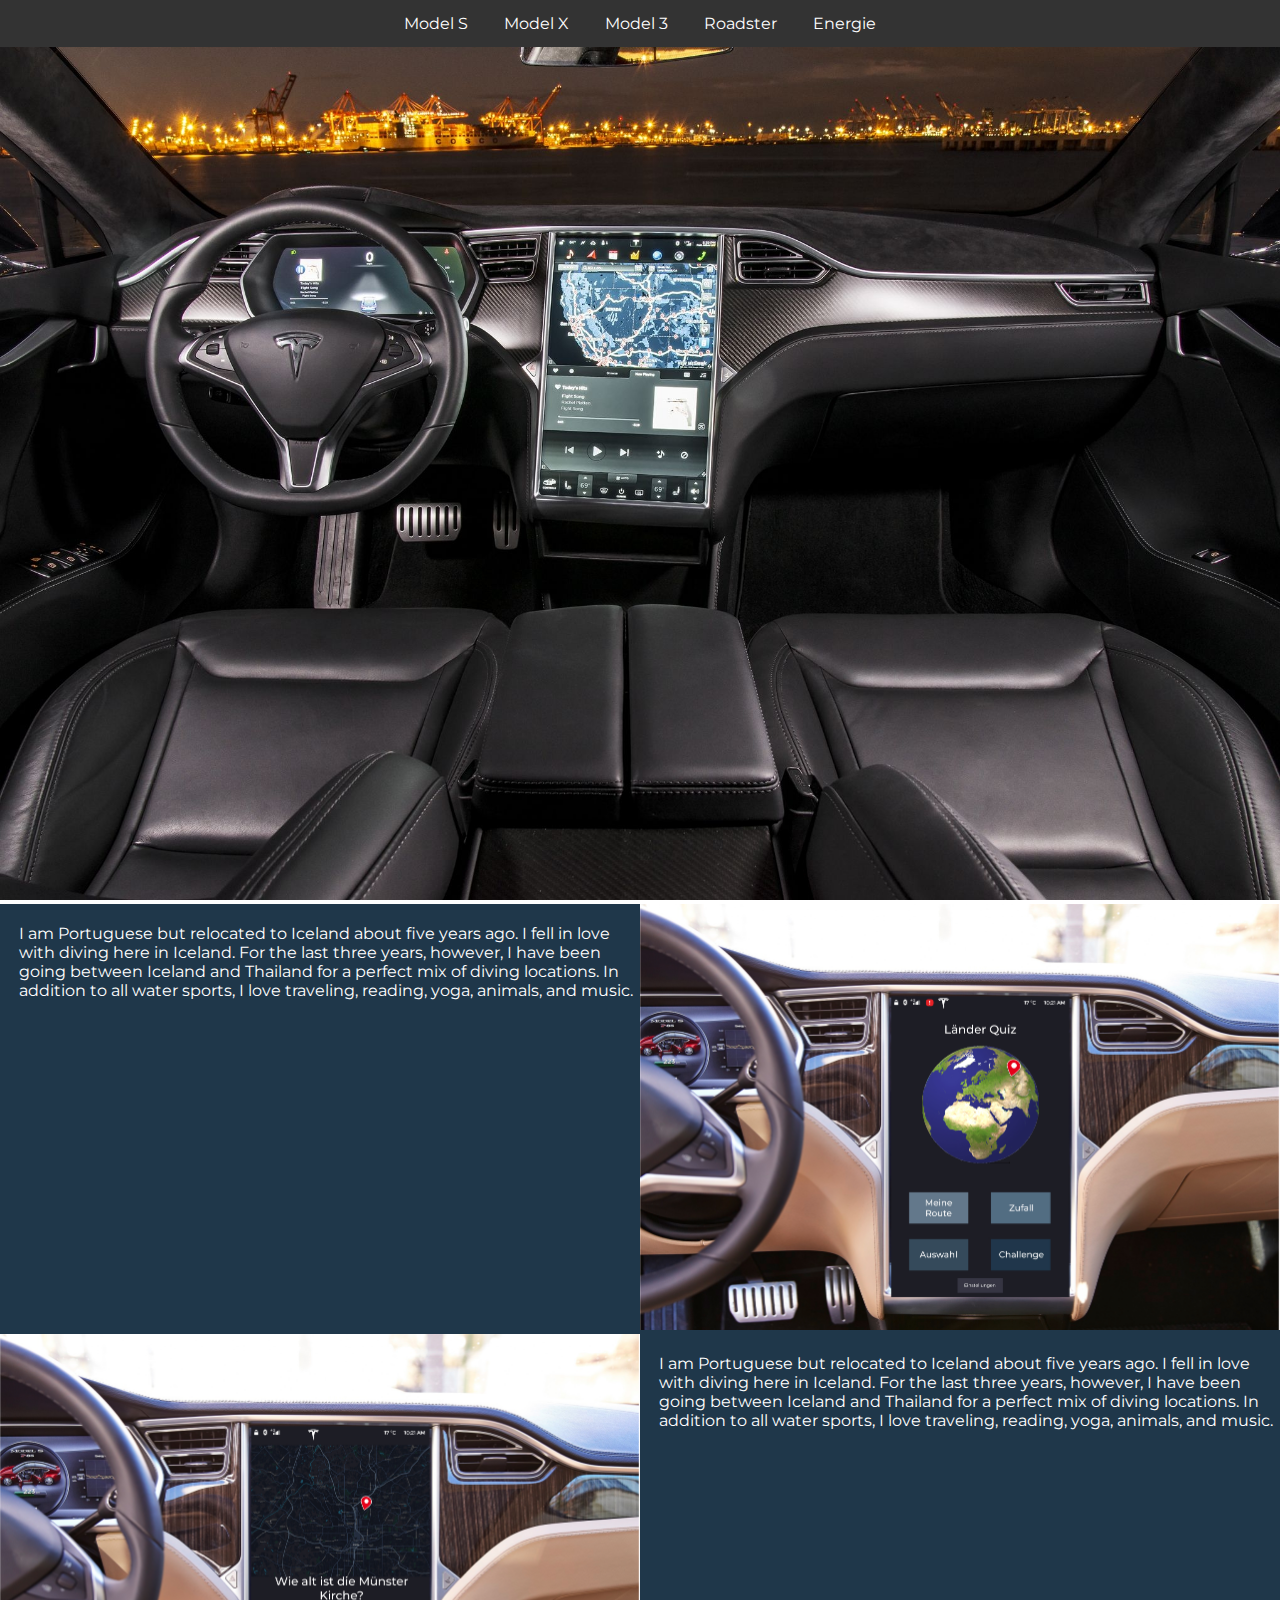
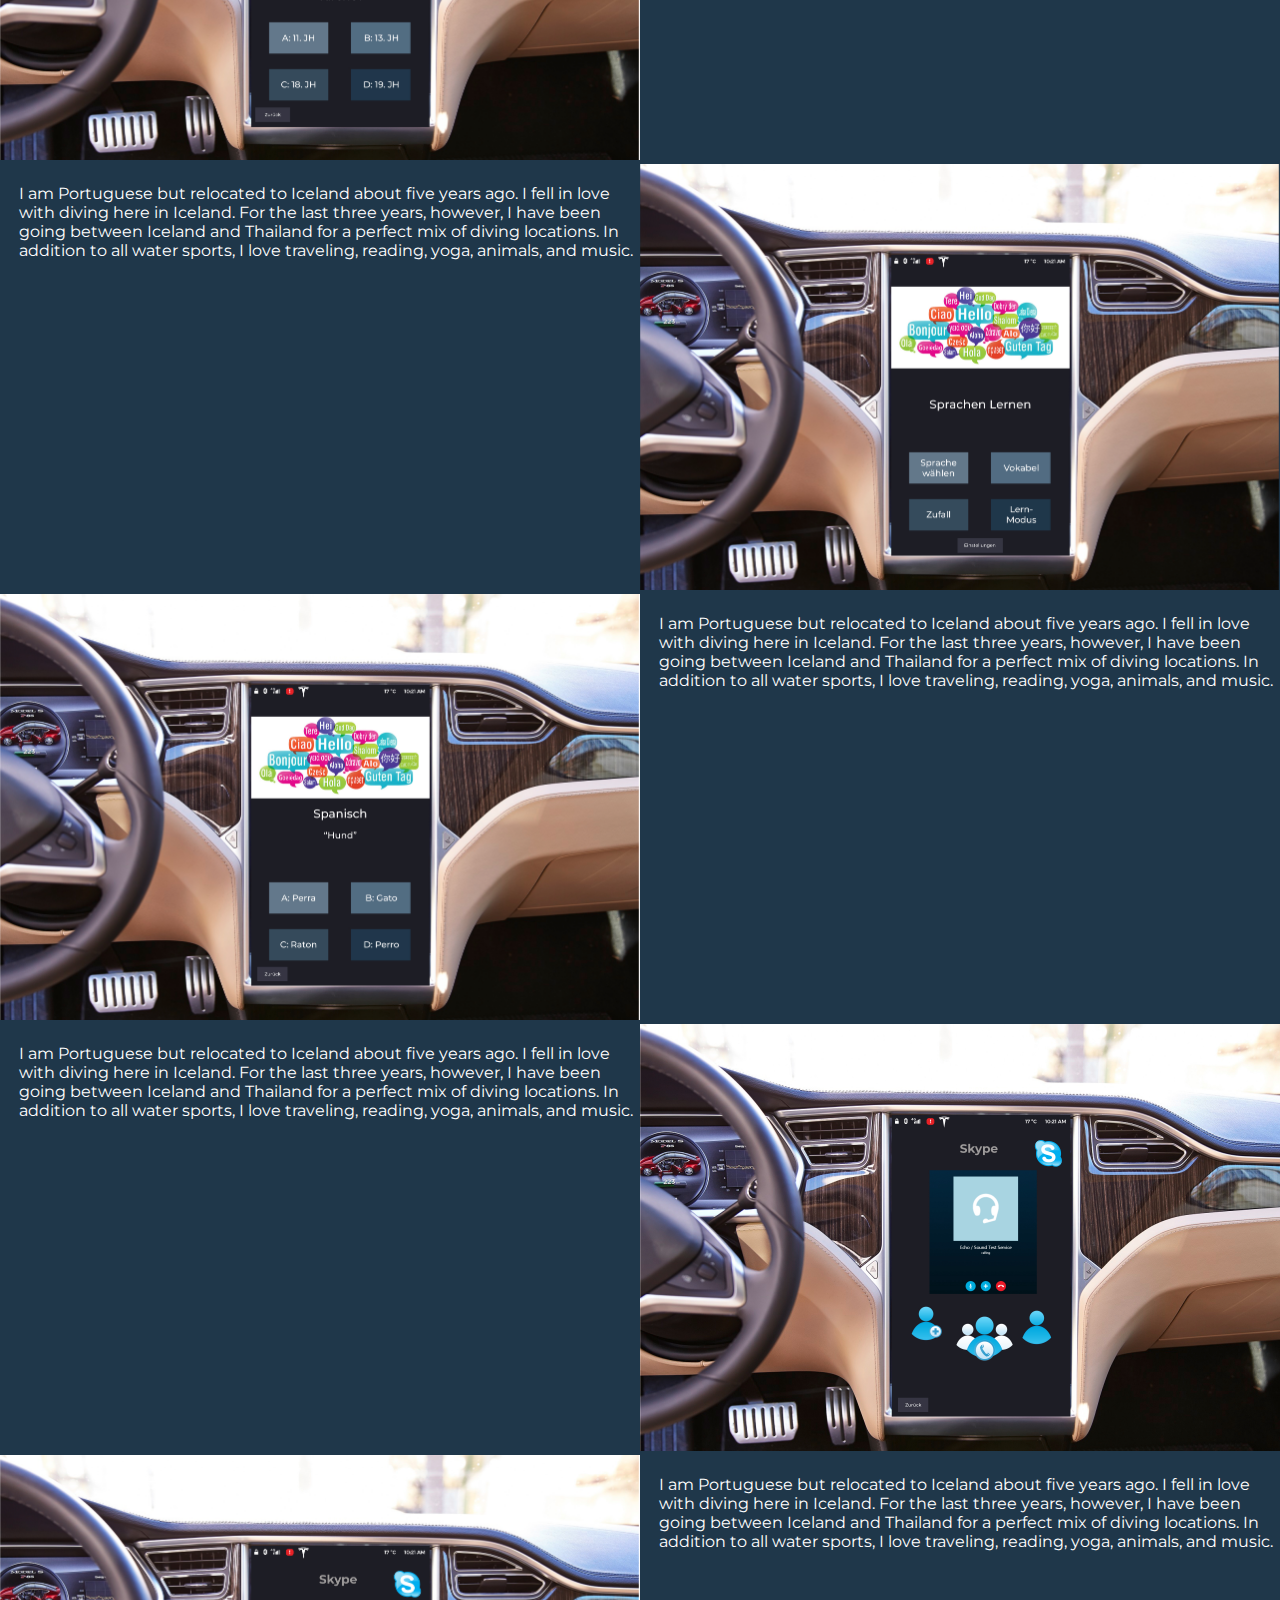
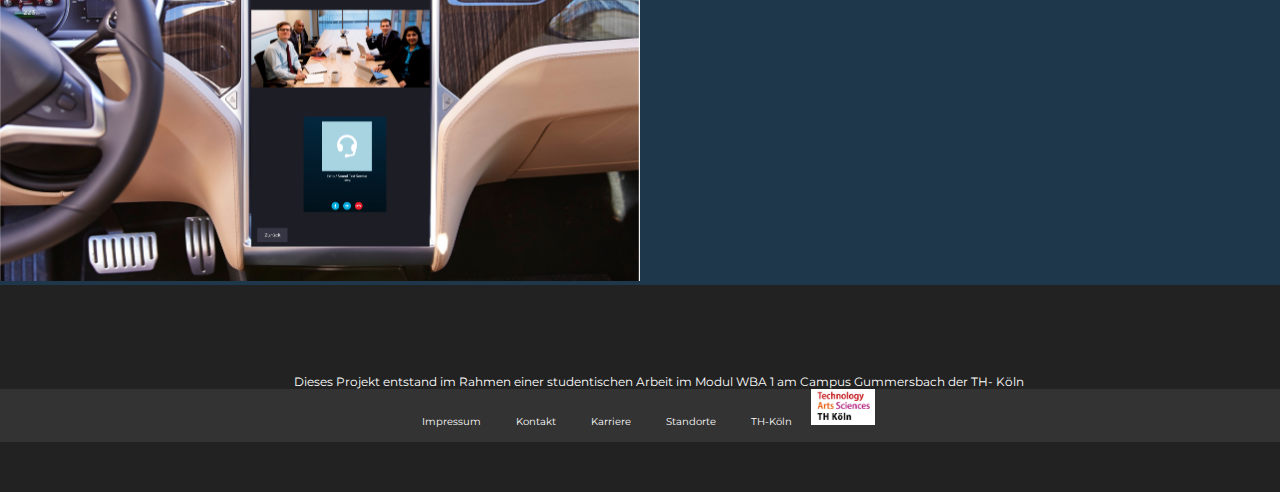
==== WBA1Challenge/index.html @ a9f2c43d "Aktuell" ====
<!DOCTYPE html>
<html>
    <meta charset="utf-8">
    <title>WBA CHALLENGE TESLA</title>
    <link rel="stylesheet" type="text/css" href="style.css" />
    <link href="https://fonts.googleapis.com/css?family=Montserrat" rel="stylesheet">    
  <body>
    <header>
        <nav>
            <ul>
                <li><a href="ModelS.html">Model S</a></li>
                <li><a href="ModelX.html">Model X</a></li>
                <li><a href="Model3.html">Model 3</a></li>
                <li><a href="Roadster.html">Roadster</a></li>
                <li><a class="active" href="Energie.html">Energie</a></li>
            </ul>
        </nav>
        <img id="mainpicture" src="images/tesla4.jpg" alt="M3 Interior" width="100%" height="100%">
      </header>

      <div class="row">
          <div class="column">
                  <img src="images/EarthAnimated.jpg" width="100%"/>
          </div>
          <div class="column">
              <p>I am Portuguese but relocated to Iceland about five years ago. I fell in love with diving here in Iceland. For the last three years, however, I have been going between Iceland and Thailand for a perfect mix of diving locations. In
                  addition to all water sports, I love traveling, reading, yoga, animals, and music.</p>
          </div>
        </div>

        <div class="row">
            <div class="column2">
                  <img src="images/QuizQuestion.jpg" width="100%"/>
            </div>
            <div class="column">
                <p>I am Portuguese but relocated to Iceland about five years ago. I fell in love with diving here in Iceland. For the last three years, however, I have been going between Iceland and Thailand for a perfect mix of diving locations. In
                    addition to all water sports, I love traveling, reading, yoga, animals, and music.</p>
            </div>
          </div>

          <div class="row">
              <div class="column">
                    <img src="images/LanguageLearningMenu.png" width="100%"/>
              </div>
              <div class="column">
                  <p>I am Portuguese but relocated to Iceland about five years ago. I fell in love with diving here in Iceland. For the last three years, however, I have been going between Iceland and Thailand for a perfect mix of diving locations. In
                      addition to all water sports, I love traveling, reading, yoga, animals, and music.</p>
              </div>
            </div>

            <div class="row">
                <div class="column2">
                      <img src="images/LanguageLearning.jpg" width="100%"/>
                </div>
                <div class="column">
                    <p>I am Portuguese but relocated to Iceland about five years ago. I fell in love with diving here in Iceland. For the last three years, however, I have been going between Iceland and Thailand for a perfect mix of diving locations. In
                        addition to all water sports, I love traveling, reading, yoga, animals, and music.</p>
                </div>
              </div>

              <div class="row">
                  <div class="column">
                        <img src="images/SkypeCalling.jpg" width="100%"/>
                  </div>
                  <div class="column">
                      <p>I am Portuguese but relocated to Iceland about five years ago. I fell in love with diving here in Iceland. For the last three years, however, I have been going between Iceland and Thailand for a perfect mix of diving locations. In
                          addition to all water sports, I love traveling, reading, yoga, animals, and music.</p>
                  </div>
                </div>

                <div class="row">
                    <div class="column2">
                          <img src="images/SkypeConference.jpg" width="100%"/>
                    </div>
                    <div class="column">
                        <p>I am Portuguese but relocated to Iceland about five years ago. I fell in love with diving here in Iceland. For the last three years, however, I have been going between Iceland and Thailand for a perfect mix of diving locations. In
                            addition to all water sports, I love traveling, reading, yoga, animals, and music.</p>
                    </div>
                  </div>
    <footer>
      <div class="wrapper">
        <center> <p class="FooterSize">Dieses Projekt entstand im Rahmen einer studentischen Arbeit im Modul WBA 1 am Campus Gummersbach der TH- Köln</p></center>
      <nav> 
        <ul class="FooterClass">
            <li> <a href="https://www.tesla.com/de_DE/impressum">Impressum</a></li>
            <li> <a href="https://www.tesla.com/de_DE/contact">Kontakt</a></li>
            <li> <a href="https://www.tesla.com/de_DE/careers">Karriere</a></li>
            <li> <a href="https://www.tesla.com/de_DE/findus/list">Standorte</a></li>
            <li> <a href="https://www.th-koeln.de/">TH-Köln </a></li>
            <img class="ThKoelnPic" src="images/Th-Köln.jpg" width="5%" height="5%">
        </ul>
    </nav>
</div>
</footer>
</body>
</html>
---- WBA1Challenge/style.css ----
ul {
    list-style-type: none;
    text-align: center;
    margin: 0;
    padding: 0;
    overflow: hidden;
    background-color: #333;
}

.row{
    background-color: #1F374A;
}

.column {
    float: right;
    width: 50%;
}

.column2 {
    float: left;
    width: 50%;
}

/* Clear floats after the columns */
.row:after {
    content: "";
    display: table;
    clear: both;
}

p {
    font-family: 'Montserrat', Medium;
    color: white;
    margin-top: 3%;
    margin-left: 3%;
}

li {
    display: inline-block;
}

li a {
    font-family: 'Montserrat', Medium;
    display: inline-block;
    color: white;
    padding: 14px 16px;
    text-decoration: none;
}

li a:hover {
    background-color: #111;
}

* {
    margin-left: 0;
    margin-right: 0;
    margin-top: 0;
    margin-bottom: 0;
}


footer {
    width:100%;
    background-color: #222;
    padding: 50px 0px;
    color: white;
    font-size: 12px;
    float: left;
}

.FooterSize{
    font-size: 12px;
}

.FooterClass a{
    font-size: 10px;
}

.ThKoelnPic{
    margin-top: 0%;
}
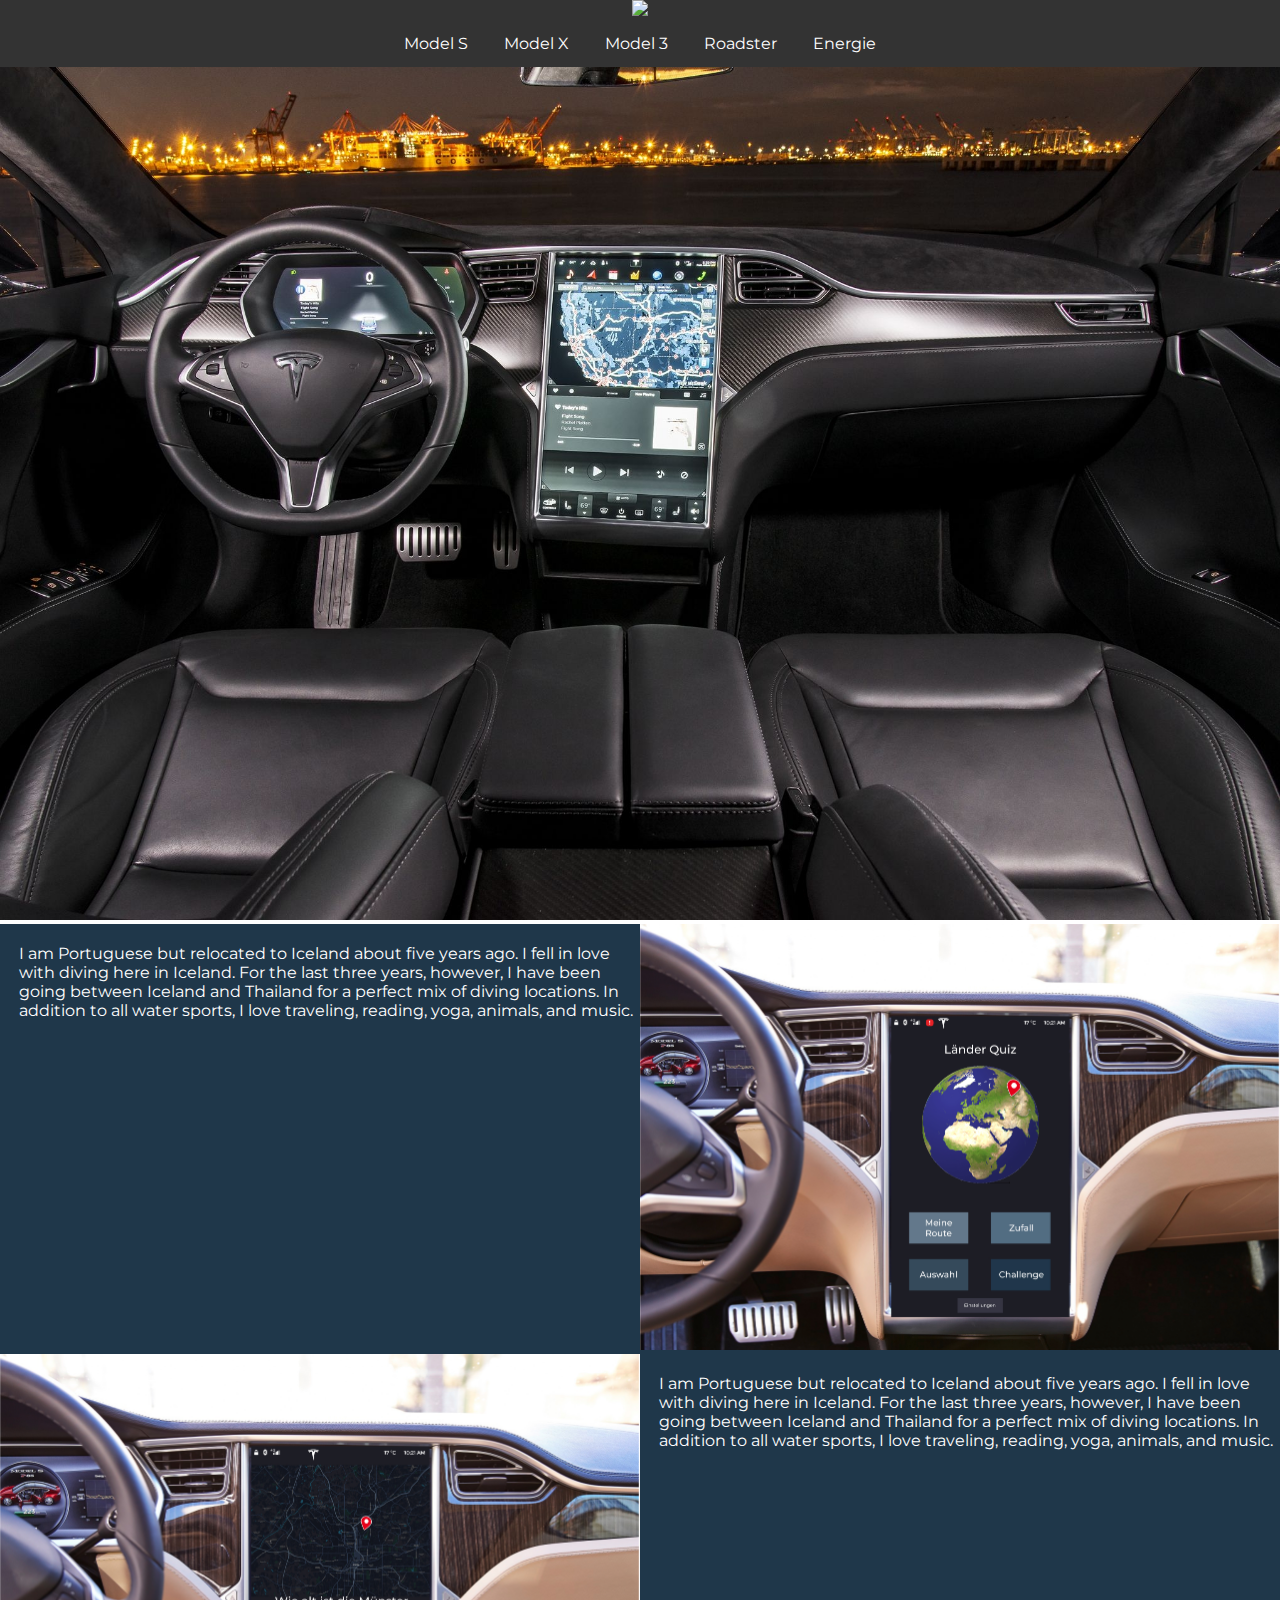
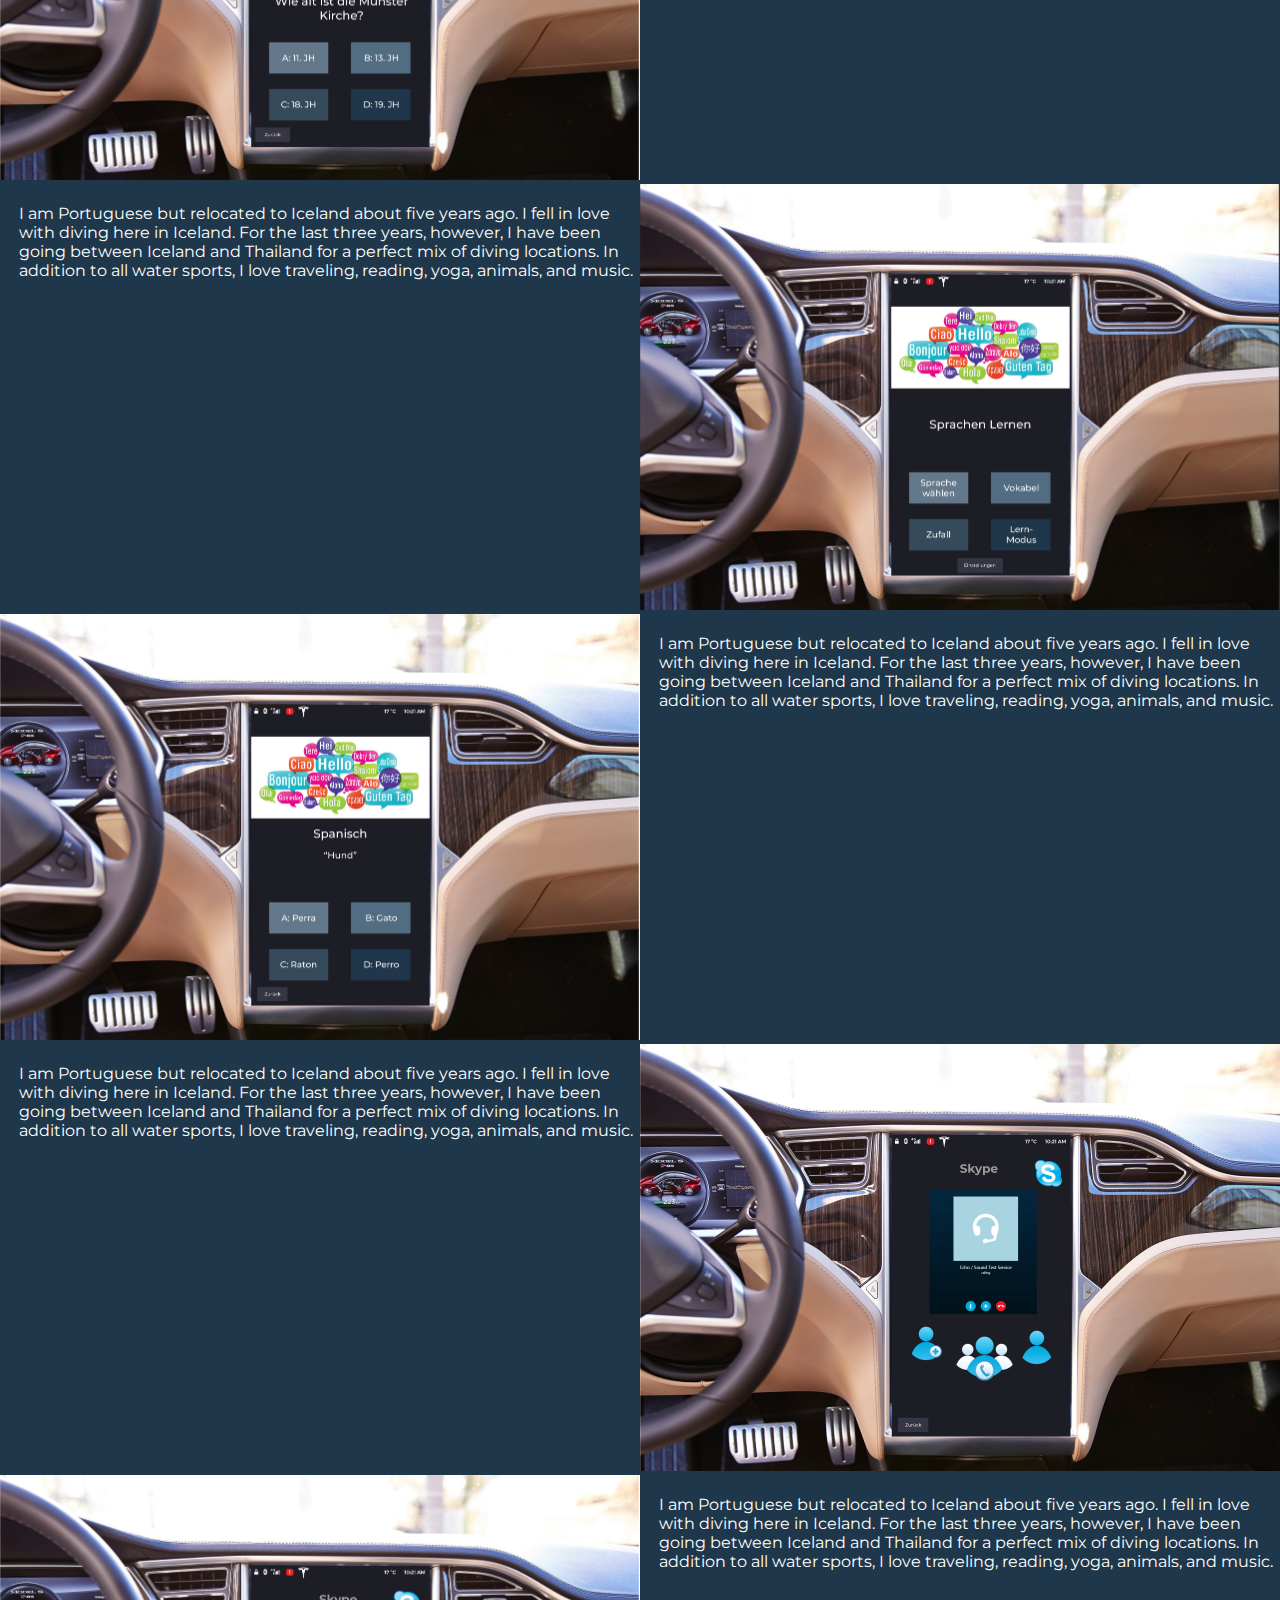
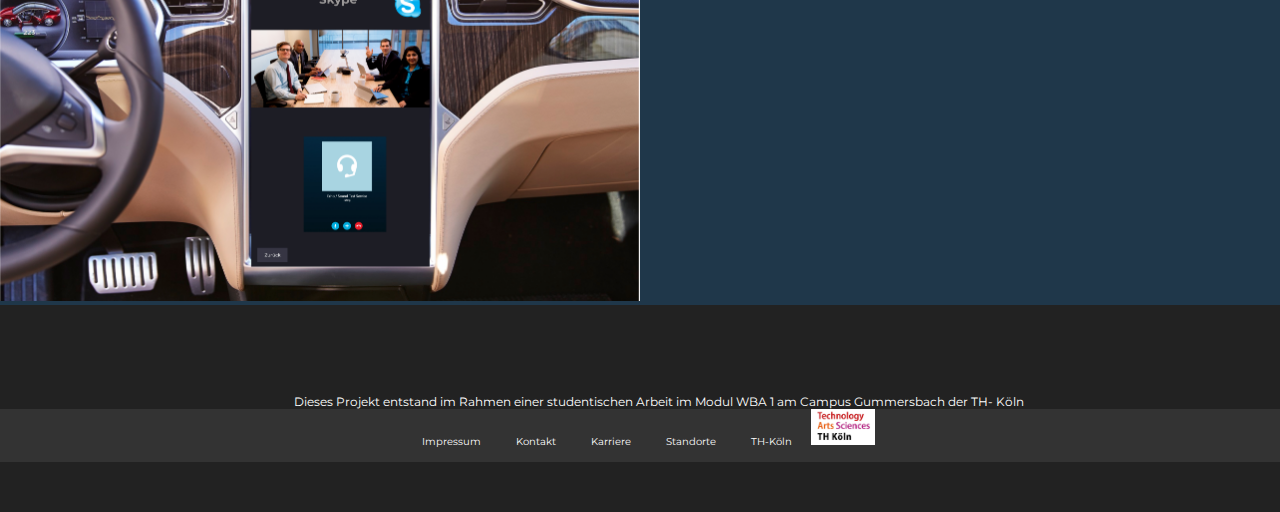
==== commit e0a18215: "Logo eingefügt" ====
--- a/WBA1Challenge/index.html
+++ b/WBA1Challenge/index.html
@@ -7,6 +7,9 @@
   <body>
     <header>
         <nav>
+            
+            <ul><img src="images/tesla1.png" width="3%"/></ul>
+           
             <ul>
                 <li><a href="ModelS.html">Model S</a></li>
                 <li><a href="ModelX.html">Model X</a></li>
--- a/WBA1Challenge/style.css
+++ b/WBA1Challenge/style.css
@@ -1,8 +1,10 @@
+
+
 ul {
     list-style-type: none;
     text-align: center;
-    margin: 0;
-    padding: 0;
+    margin: 0px;
+    padding: 0px;
     overflow: hidden;
     background-color: #333;
 }
@@ -48,7 +50,7 @@
 }
 
 li a:hover {
-    background-color: #111;
+    background-color: #333;
 }
 
 * {
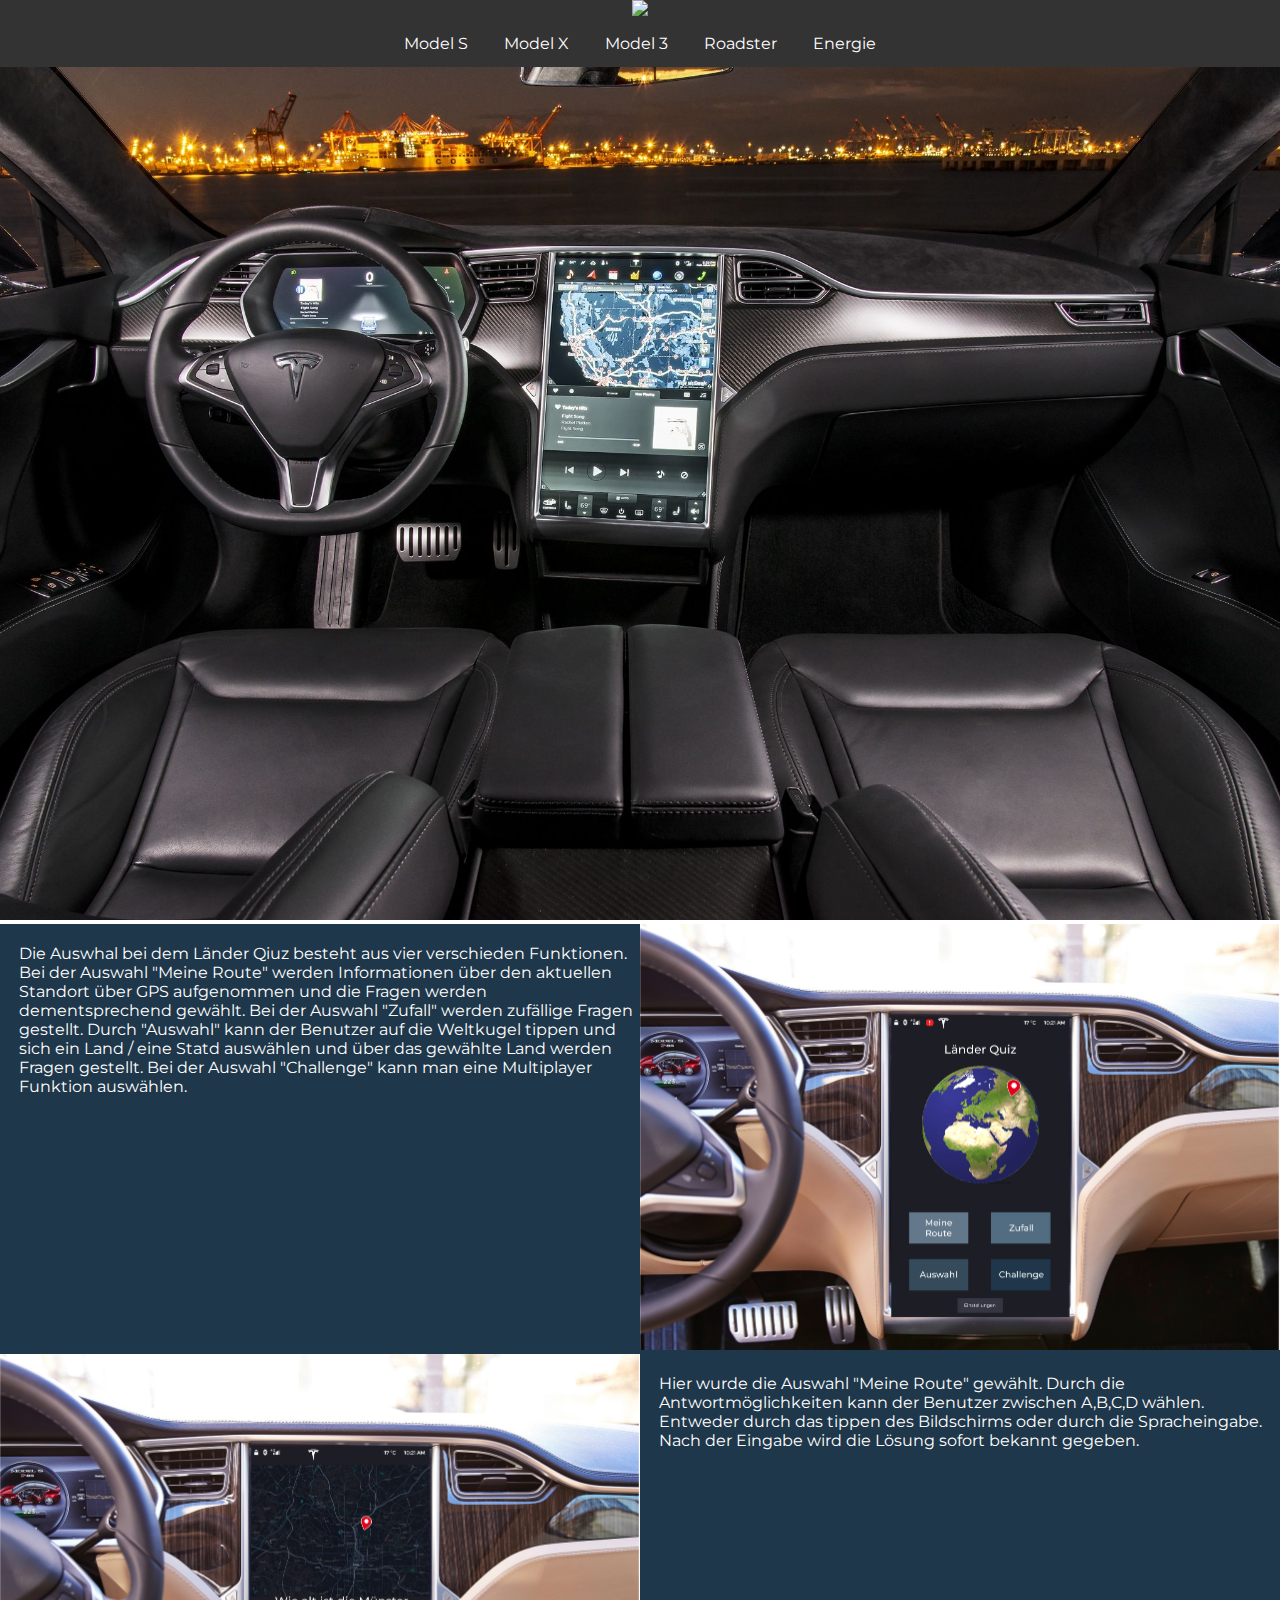
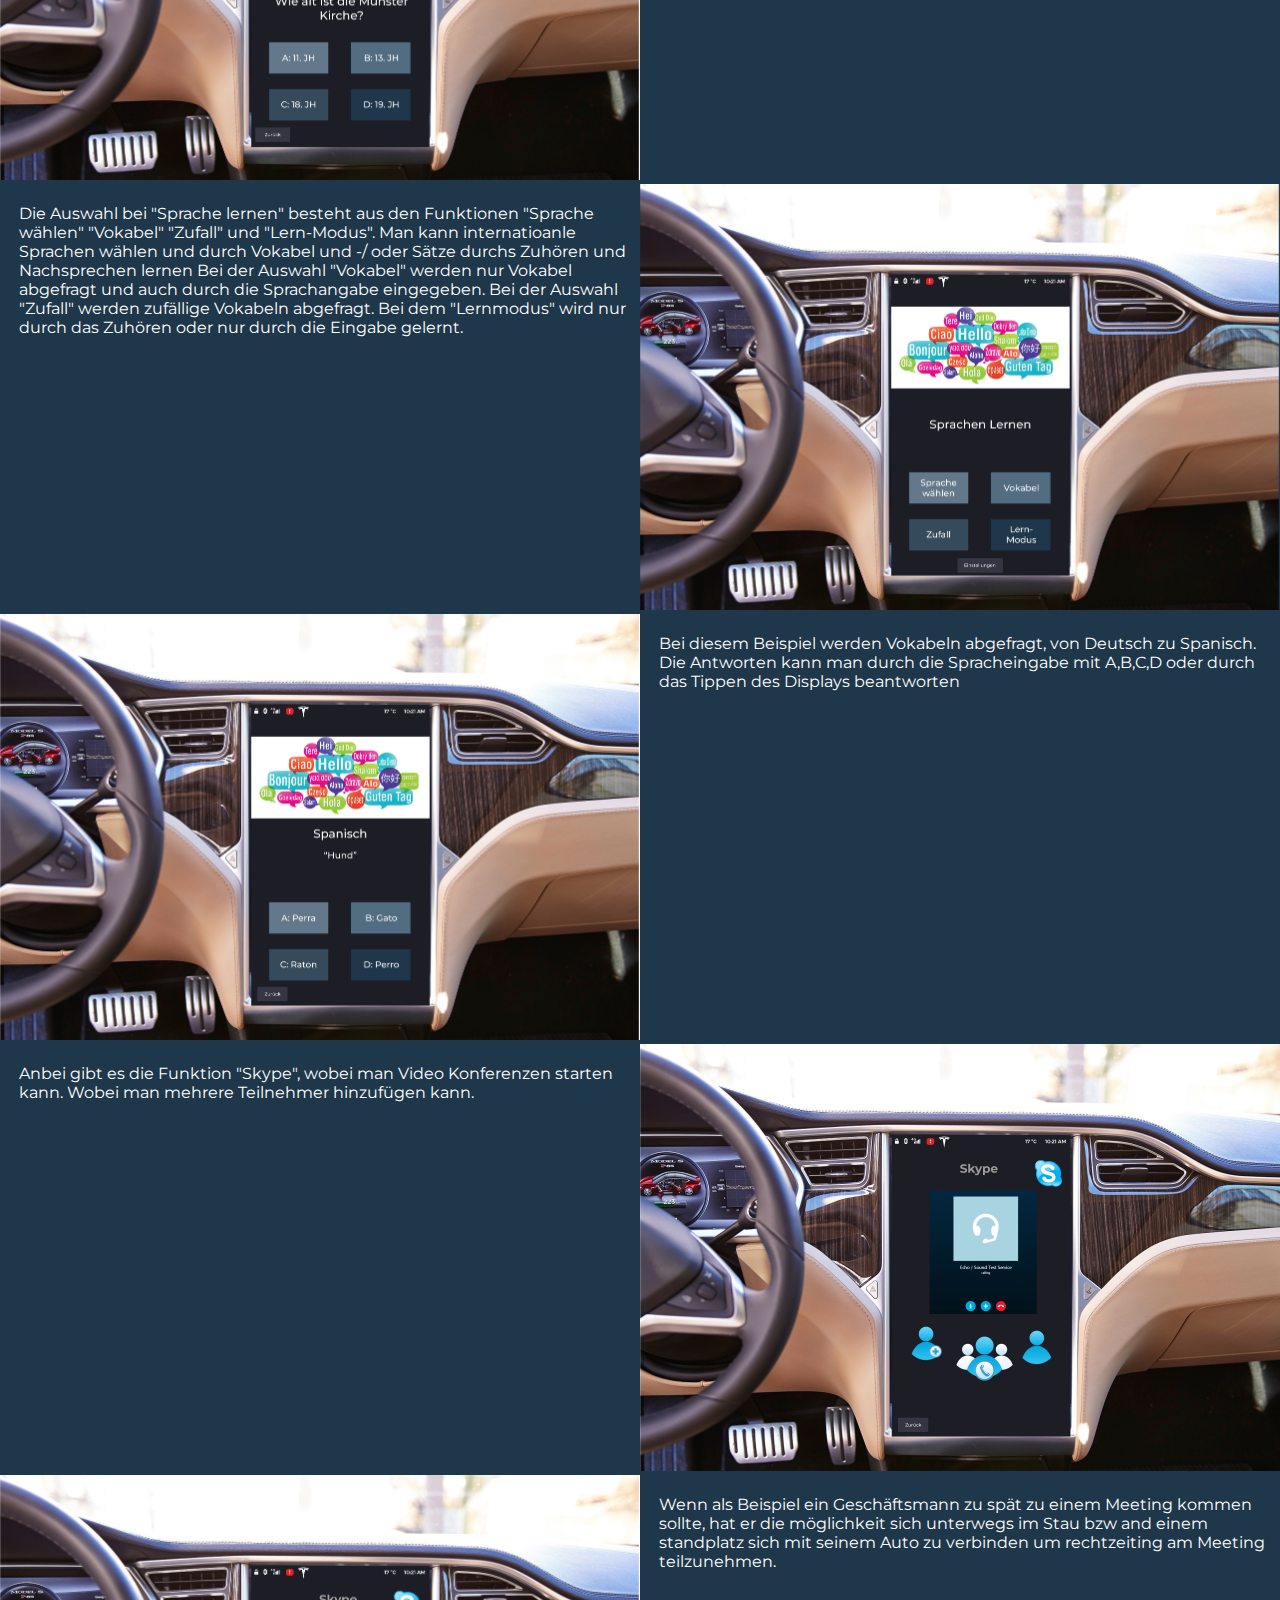
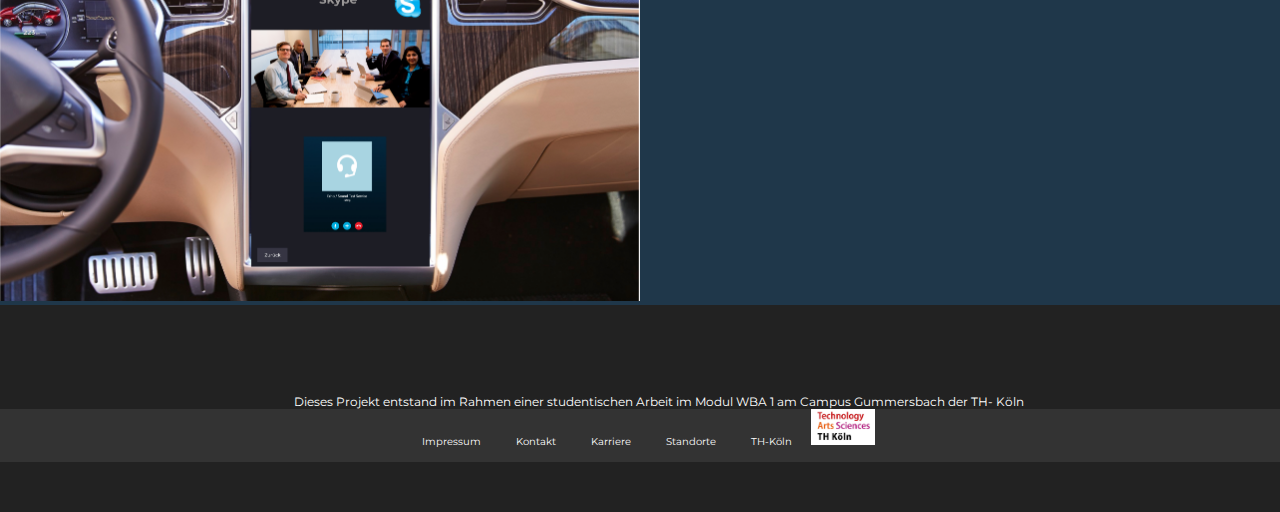
==== commit 39ffb89a: "Finale Konzeptsite" ====
--- a/WBA1Challenge/index.html
+++ b/WBA1Challenge/index.html
@@ -11,11 +11,11 @@
             <ul><img src="images/tesla1.png" width="3%"/></ul>
            
             <ul>
-                <li><a href="ModelS.html">Model S</a></li>
-                <li><a href="ModelX.html">Model X</a></li>
-                <li><a href="Model3.html">Model 3</a></li>
-                <li><a href="Roadster.html">Roadster</a></li>
-                <li><a class="active" href="Energie.html">Energie</a></li>
+                <li><a href="https://www.tesla.com/de_DE/models">Model S</a></li>
+                <li><a href="https://www.tesla.com/de_DE/modelx">Model X</a></li>
+                <li><a href="https://www.tesla.com/de_DE/model3">Model 3</a></li>
+                <li><a href="https://www.tesla.com/roadster/">Roadster</a></li>
+                <li><a class="active" href="https://www.tesla.com/de_DE/energy?redirect=no">Energie</a></li>
             </ul>
         </nav>
         <img id="mainpicture" src="images/tesla4.jpg" alt="M3 Interior" width="100%" height="100%">
@@ -26,8 +26,9 @@
                   <img src="images/EarthAnimated.jpg" width="100%"/>
           </div>
           <div class="column">
-              <p>I am Portuguese but relocated to Iceland about five years ago. I fell in love with diving here in Iceland. For the last three years, however, I have been going between Iceland and Thailand for a perfect mix of diving locations. In
-                  addition to all water sports, I love traveling, reading, yoga, animals, and music.</p>
+              <p>Die Auswhal bei dem Länder Qiuz besteht aus vier verschieden Funktionen. Bei der Auswahl "Meine Route" werden Informationen über den aktuellen Standort über GPS aufgenommen und die Fragen werden dementsprechend gewählt.
+                    Bei der Auswahl "Zufall" werden zufällige Fragen gestellt. Durch "Auswahl" kann der Benutzer auf die Weltkugel tippen und sich ein Land / eine Statd auswählen und über das gewählte Land werden Fragen gestellt.
+      Bei der Auswahl "Challenge" kann man eine Multiplayer Funktion auswählen.</p>
           </div>
         </div>
 
@@ -36,8 +37,8 @@
                   <img src="images/QuizQuestion.jpg" width="100%"/>
             </div>
             <div class="column">
-                <p>I am Portuguese but relocated to Iceland about five years ago. I fell in love with diving here in Iceland. For the last three years, however, I have been going between Iceland and Thailand for a perfect mix of diving locations. In
-                    addition to all water sports, I love traveling, reading, yoga, animals, and music.</p>
+                <p>Hier wurde die Auswahl "Meine Route" gewählt. Durch die Antwortmöglichkeiten kann der Benutzer zwischen A,B,C,D wählen.
+                        Entweder durch das tippen des Bildschirms oder durch die Spracheingabe. Nach der Eingabe wird die Lösung sofort bekannt gegeben.</p>
             </div>
           </div>
 
@@ -46,8 +47,11 @@
                     <img src="images/LanguageLearningMenu.png" width="100%"/>
               </div>
               <div class="column">
-                  <p>I am Portuguese but relocated to Iceland about five years ago. I fell in love with diving here in Iceland. For the last three years, however, I have been going between Iceland and Thailand for a perfect mix of diving locations. In
-                      addition to all water sports, I love traveling, reading, yoga, animals, and music.</p>
+                  <p>Die Auswahl bei "Sprache lernen" besteht aus den Funktionen "Sprache wählen" "Vokabel" "Zufall" und "Lern-Modus".
+                     Man kann internatioanle Sprachen wählen und durch Vokabel und -/ oder Sätze durchs Zuhören und Nachsprechen lernen
+                     Bei der Auswahl "Vokabel" werden nur Vokabel abgefragt und auch durch die Sprachangabe eingegeben.
+                     Bei der Auswahl "Zufall" werden zufällige Vokabeln abgefragt.
+                     Bei dem "Lernmodus" wird nur durch das Zuhören oder nur durch die Eingabe gelernt.</p>
               </div>
             </div>
 
@@ -56,8 +60,7 @@
                       <img src="images/LanguageLearning.jpg" width="100%"/>
                 </div>
                 <div class="column">
-                    <p>I am Portuguese but relocated to Iceland about five years ago. I fell in love with diving here in Iceland. For the last three years, however, I have been going between Iceland and Thailand for a perfect mix of diving locations. In
-                        addition to all water sports, I love traveling, reading, yoga, animals, and music.</p>
+                    <p>Bei diesem Beispiel werden Vokabeln abgefragt, von Deutsch zu Spanisch. Die Antworten kann man durch die Spracheingabe mit A,B,C,D oder durch das Tippen des Displays beantworten</p>
                 </div>
               </div>
 
@@ -66,8 +69,7 @@
                         <img src="images/SkypeCalling.jpg" width="100%"/>
                   </div>
                   <div class="column">
-                      <p>I am Portuguese but relocated to Iceland about five years ago. I fell in love with diving here in Iceland. For the last three years, however, I have been going between Iceland and Thailand for a perfect mix of diving locations. In
-                          addition to all water sports, I love traveling, reading, yoga, animals, and music.</p>
+                      <p>Anbei gibt es die Funktion "Skype", wobei man Video Konferenzen starten kann. Wobei man mehrere Teilnehmer hinzufügen kann.</p>
                   </div>
                 </div>
 
@@ -76,8 +78,7 @@
                           <img src="images/SkypeConference.jpg" width="100%"/>
                     </div>
                     <div class="column">
-                        <p>I am Portuguese but relocated to Iceland about five years ago. I fell in love with diving here in Iceland. For the last three years, however, I have been going between Iceland and Thailand for a perfect mix of diving locations. In
-                            addition to all water sports, I love traveling, reading, yoga, animals, and music.</p>
+                        <p>Wenn als Beispiel ein Geschäftsmann zu spät zu einem Meeting kommen sollte, hat er die möglichkeit sich unterwegs im Stau bzw and einem standplatz sich mit seinem Auto zu verbinden um rechtzeiting am Meeting teilzunehmen. </p>
                     </div>
                   </div>
     <footer>
